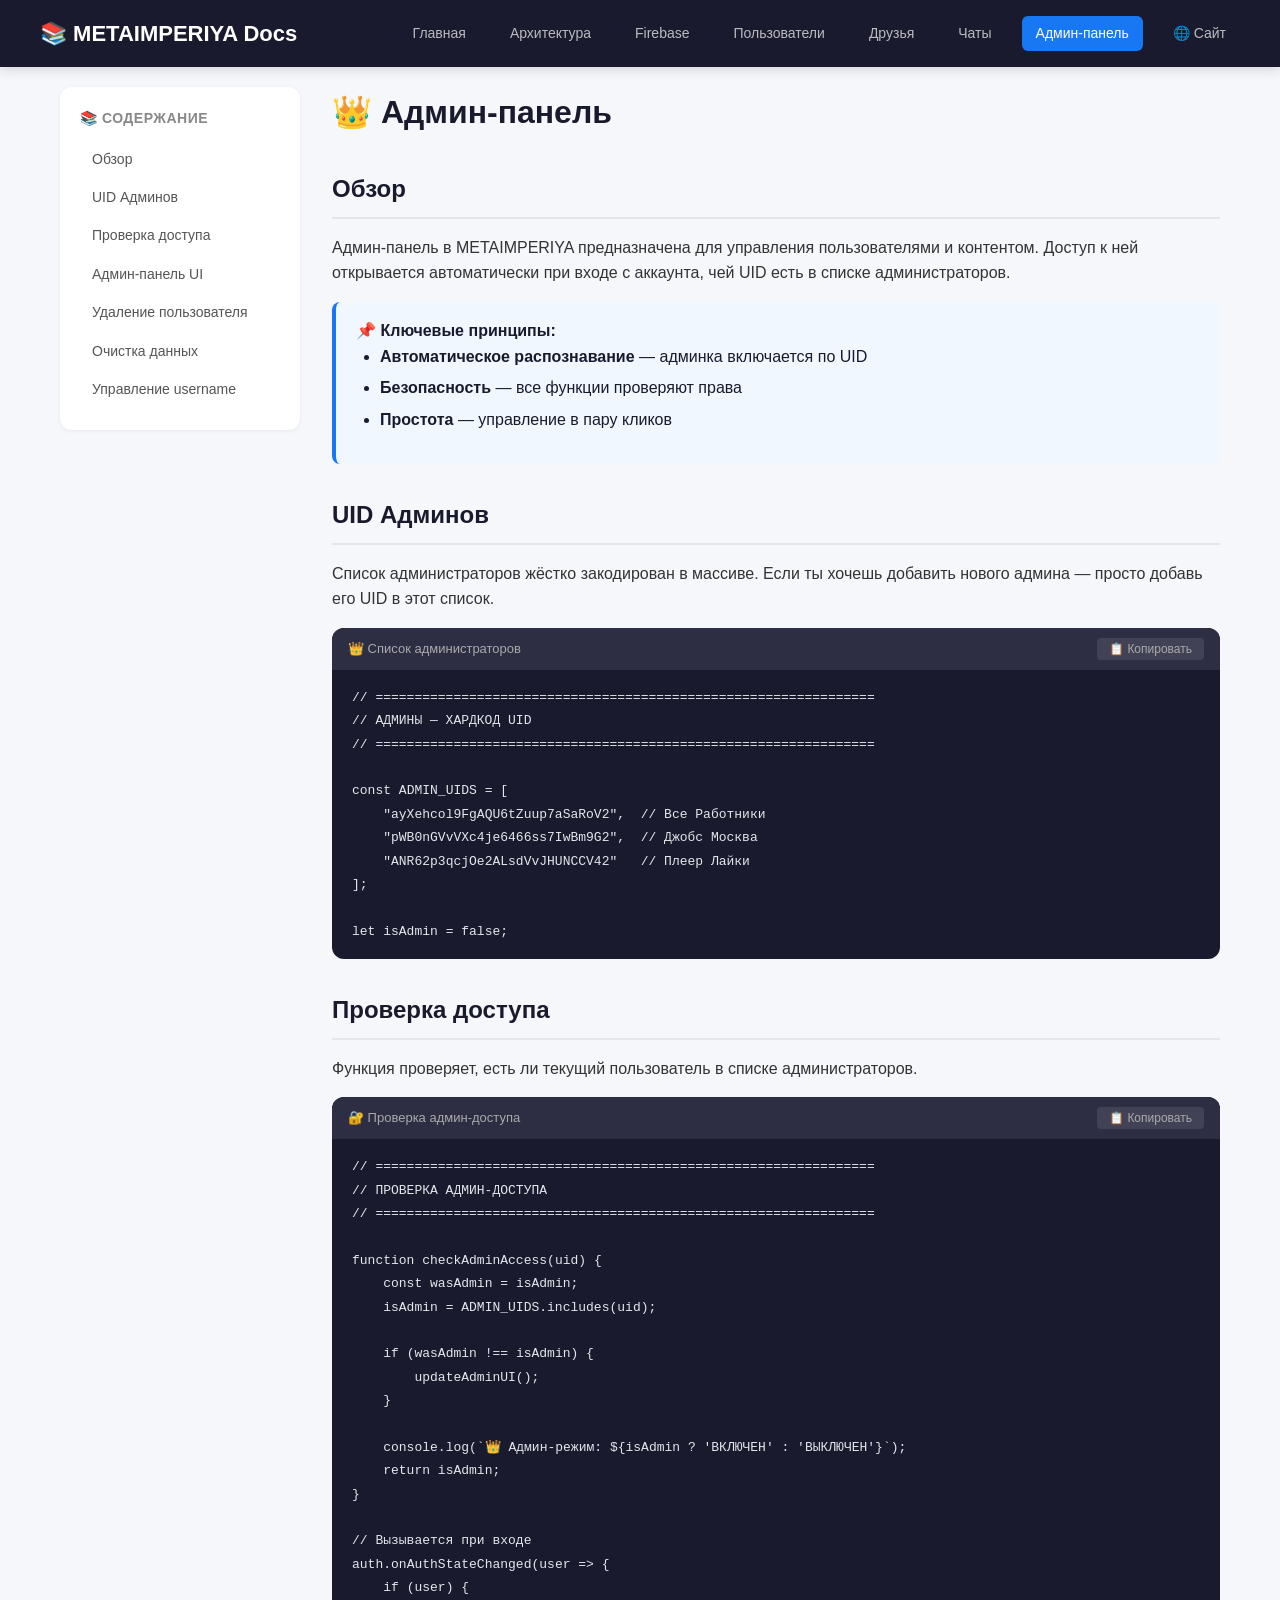
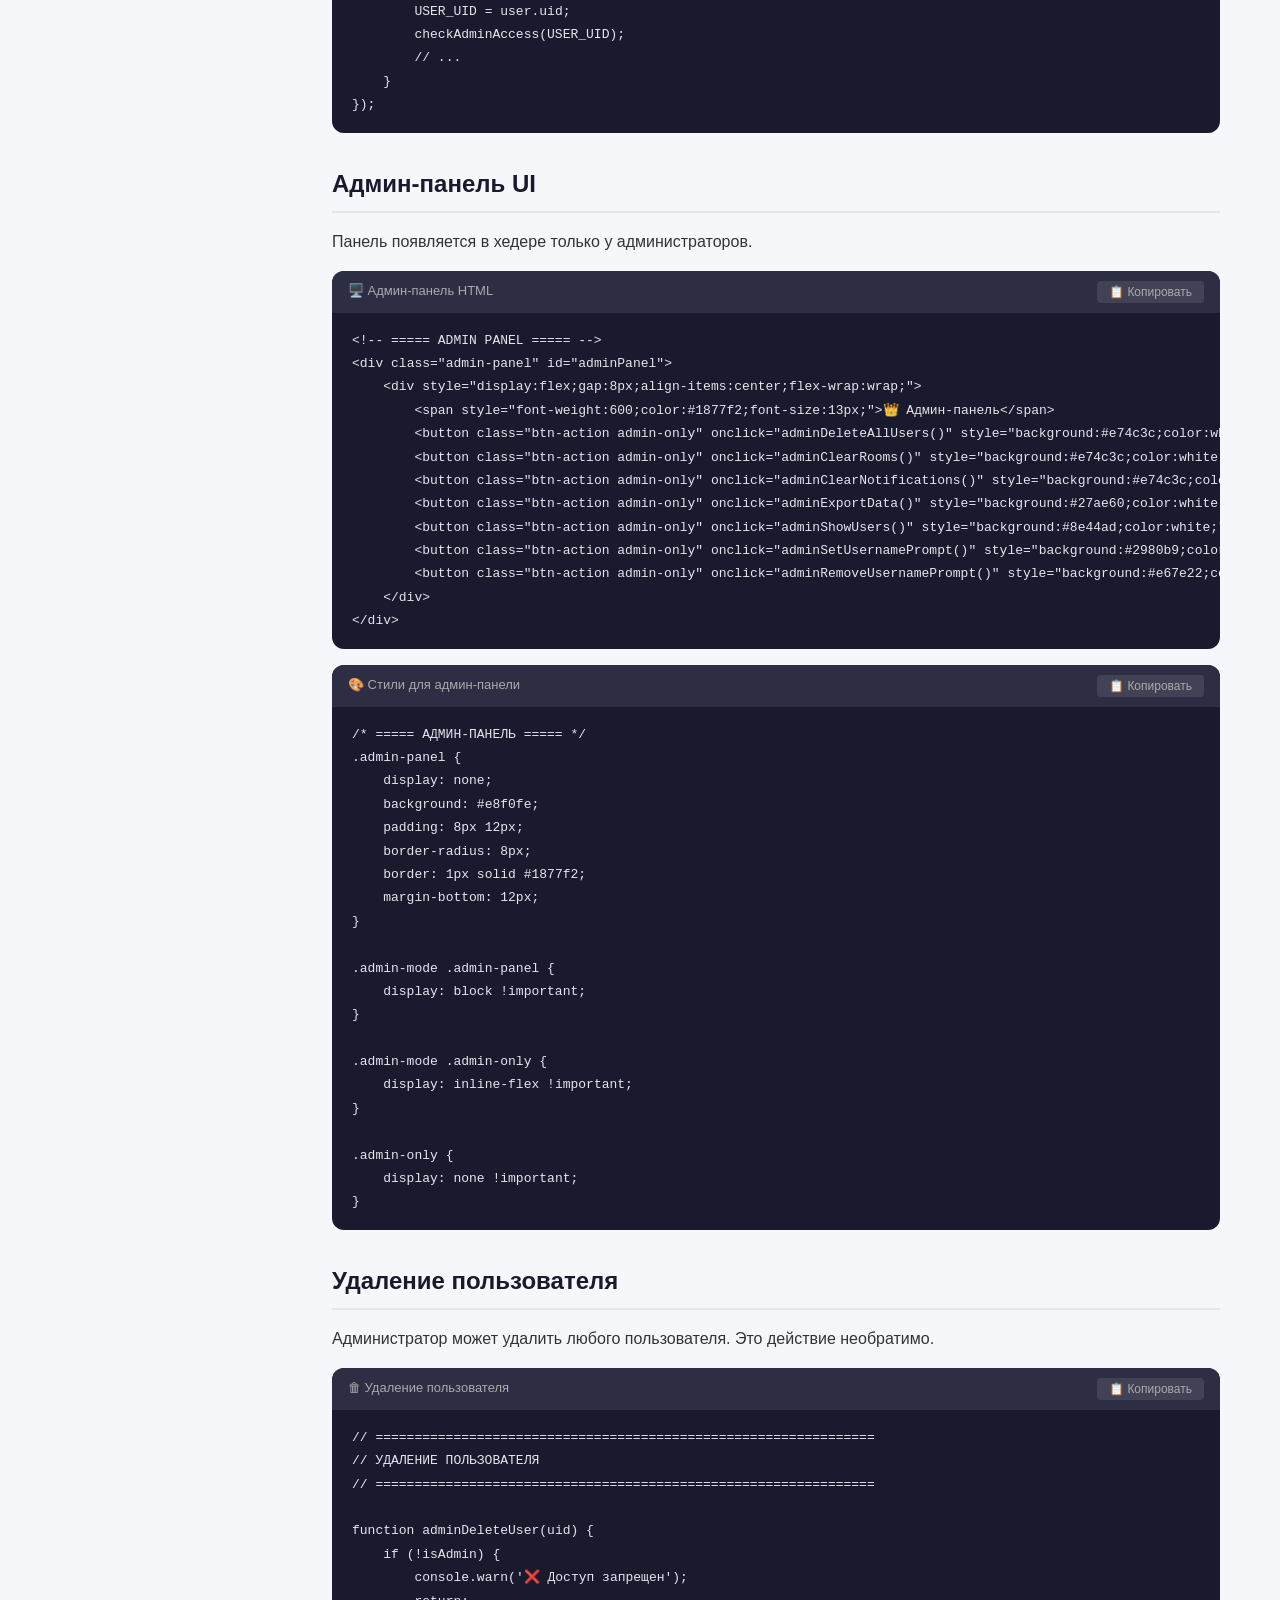
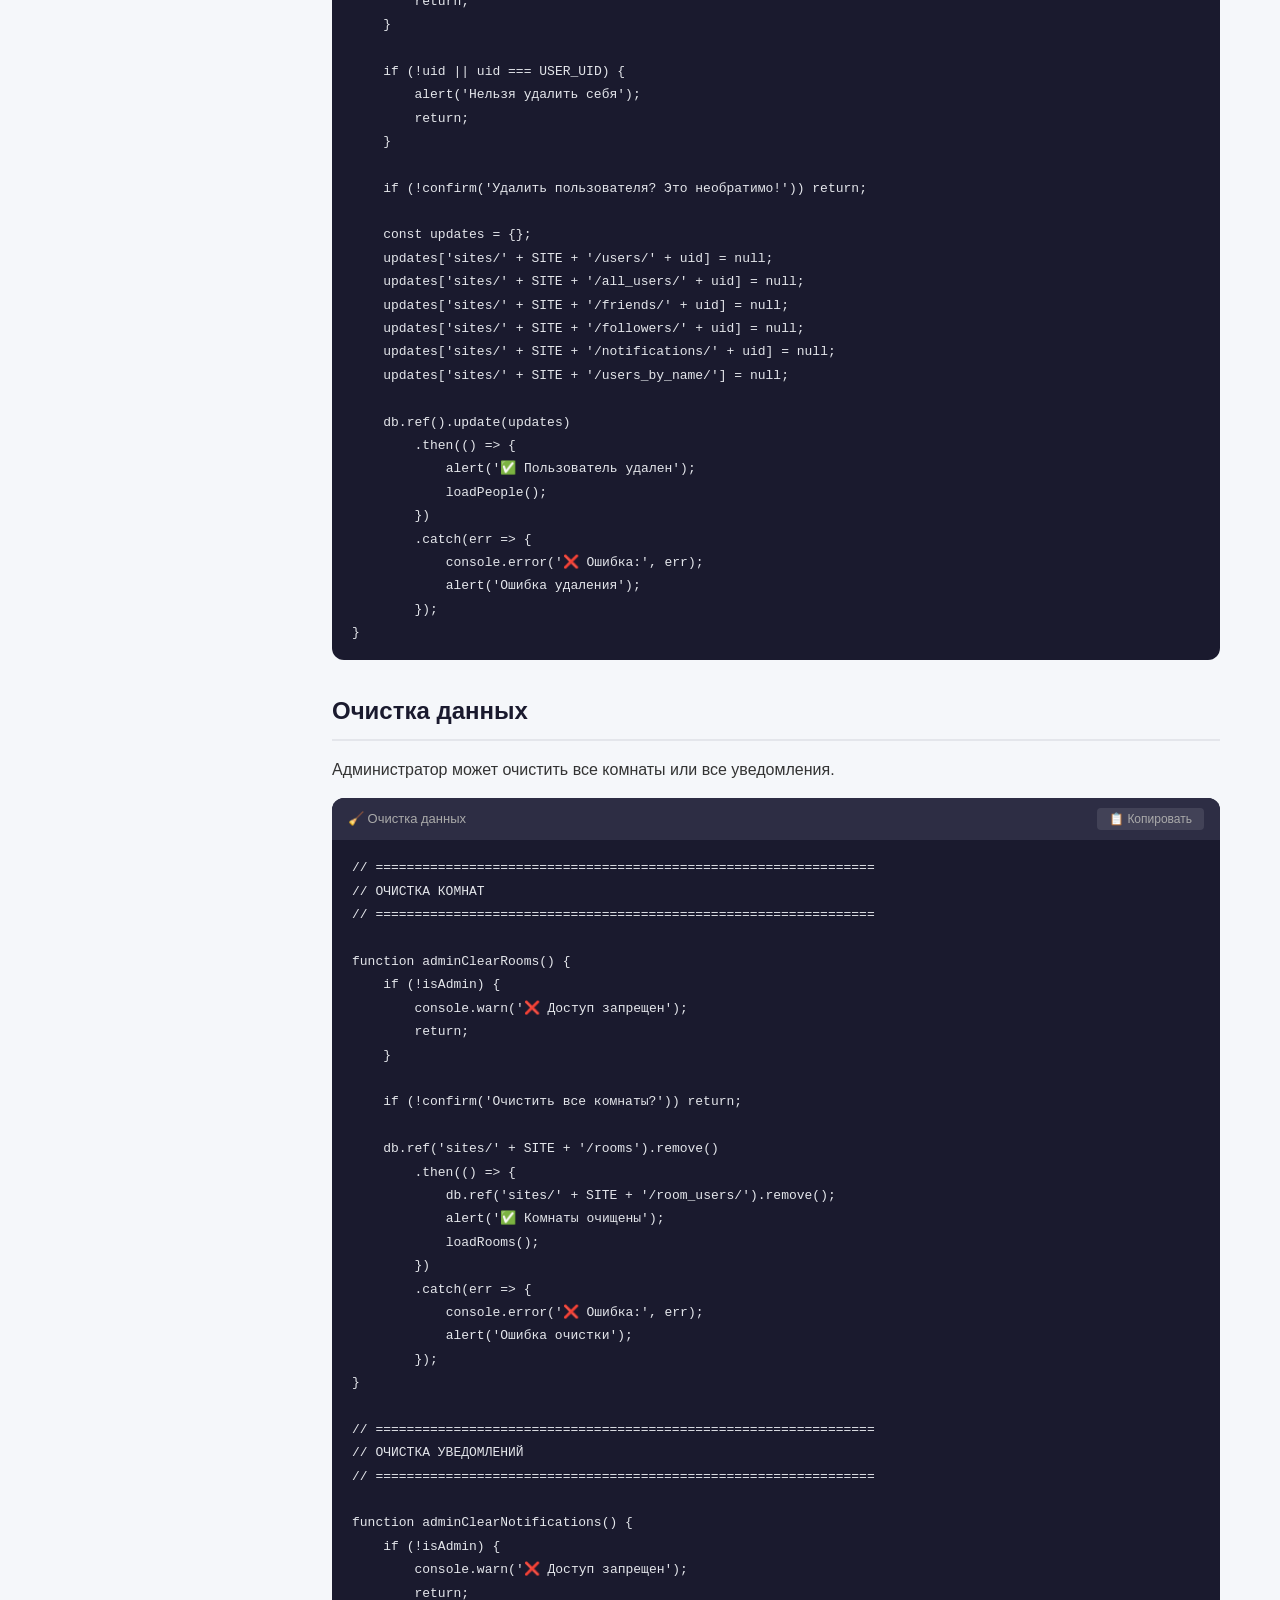
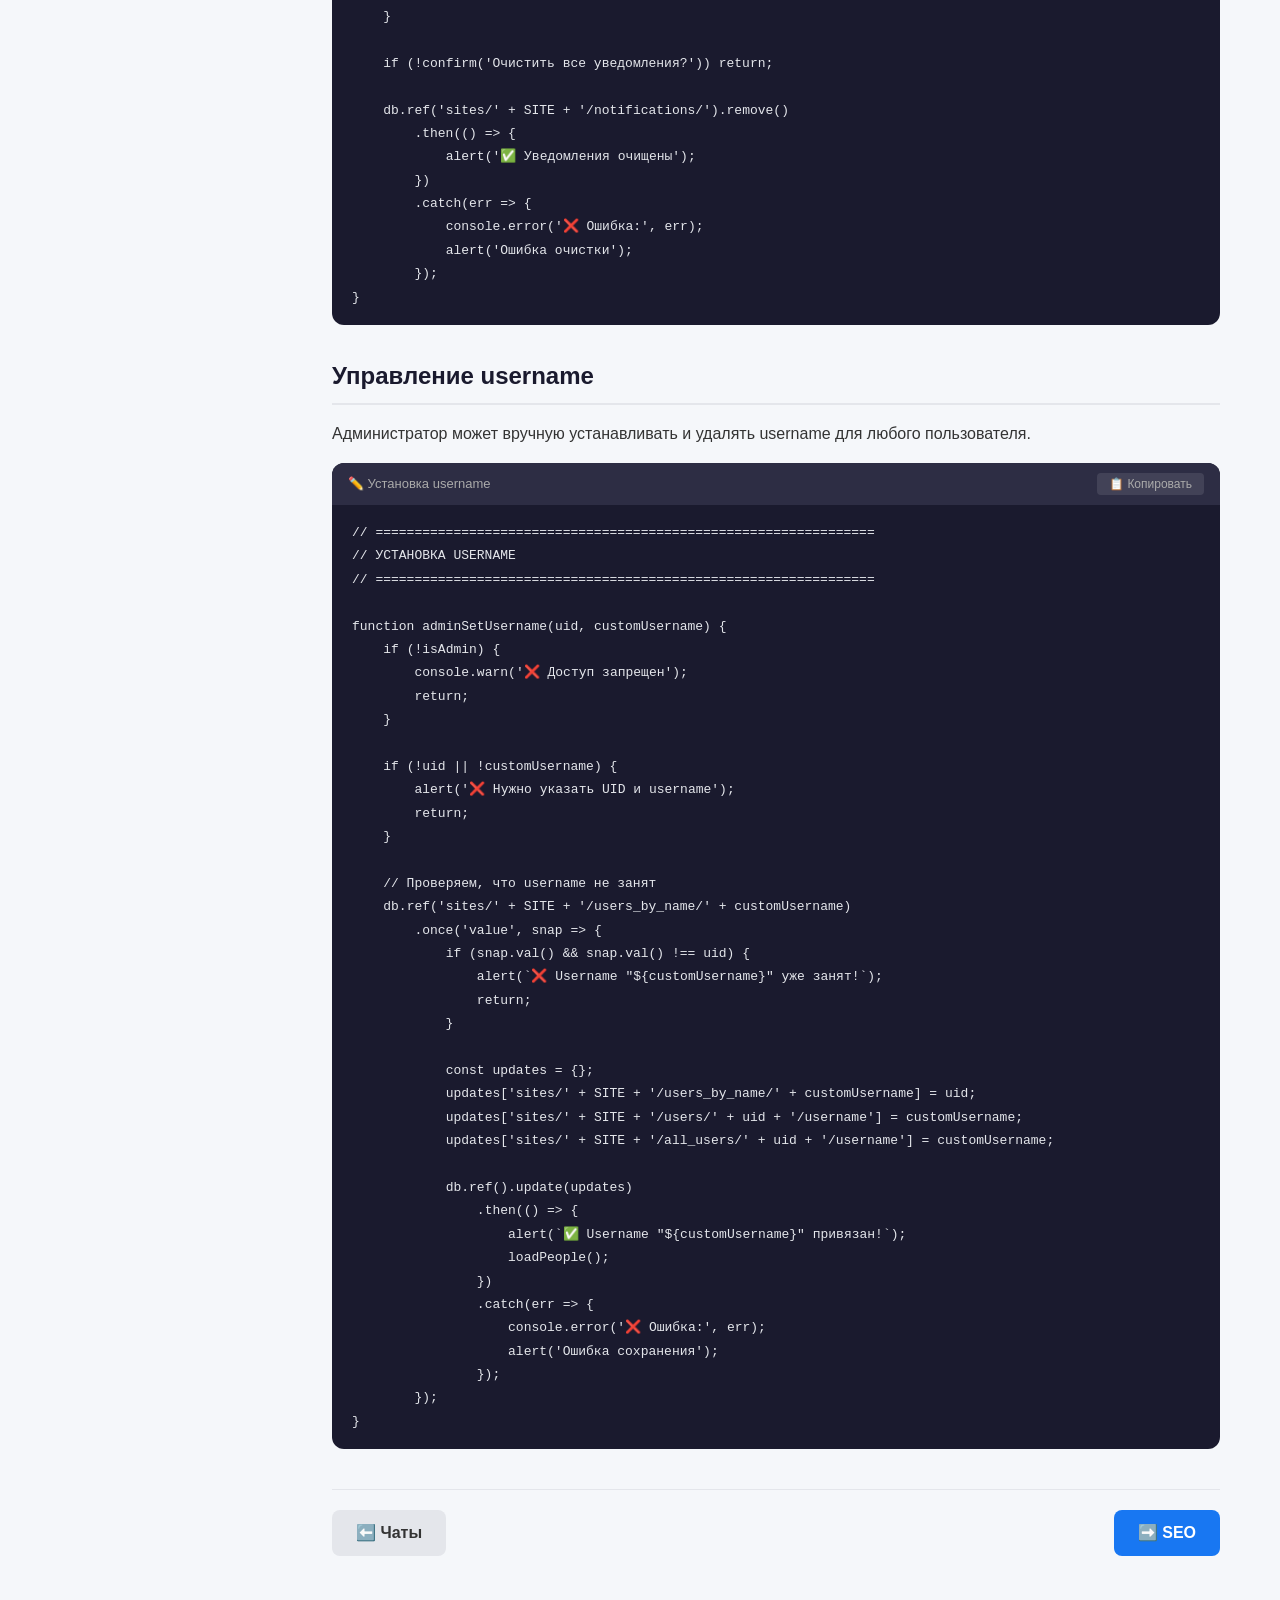
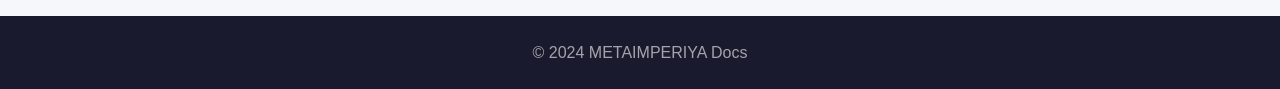
==== pages/admin-panel.html @ 029dd878 "Add admin panel HTML structure and content" ====
<!DOCTYPE html>
<html lang="ru">
<head>
    <meta charset="UTF-8">
    <meta name="viewport" content="width=device-width, initial-scale=1.0">
    <title>Админ-панель | METAIMPERIYA Docs</title>
    <link rel="stylesheet" href="../style.css">
</head>
<body>

<header class="docs-header">
    <div class="header-inner">
        <a href="/metaimperiya-docs/" class="logo">📚 METAIMPERIYA Docs</a>
        <nav class="header-nav">
            <a href="/metaimperiya-docs/">Главная</a>
            <a href="/metaimperiya-docs/pages/architecture.html">Архитектура</a>
            <a href="/metaimperiya-docs/pages/firebase-setup.html">Firebase</a>
            <a href="/metaimperiya-docs/pages/user-system.html">Пользователи</a>
            <a href="/metaimperiya-docs/pages/friends-system.html">Друзья</a>
            <a href="/metaimperiya-docs/pages/chat-system.html">Чаты</a>
            <a href="/metaimperiya-docs/pages/admin-panel.html" class="active">Админ-панель</a>
            <a href="https://metaimperiya.com" target="_blank">🌐 Сайт</a>
        </nav>
    </div>
</header>

<main class="docs-container">
    <aside class="sidebar">
        <h4>📚 Содержание</h4>
        <ul>
            <li><a href="#overview">Обзор</a></li>
            <li><a href="#admin-uids">UID Админов</a></li>
            <li><a href="#check-access">Проверка доступа</a></li>
            <li><a href="#admin-panel-ui">Админ-панель UI</a></li>
            <li><a href="#delete-user">Удаление пользователя</a></li>
            <li><a href="#clear-data">Очистка данных</a></li>
            <li><a href="#username-management">Управление username</a></li>
        </ul>
    </aside>

    <div class="docs-content">
        <h1>👑 Админ-панель</h1>

        <section id="overview">
            <h2>Обзор</h2>
            <p>Админ-панель в METAIMPERIYA предназначена для управления пользователями и контентом. Доступ к ней открывается автоматически при входе с аккаунта, чей UID есть в списке администраторов.</p>

            <div class="info-box">
                <strong>📌 Ключевые принципы:</strong>
                <ul>
                    <li><strong>Автоматическое распознавание</strong> — админка включается по UID</li>
                    <li><strong>Безопасность</strong> — все функции проверяют права</li>
                    <li><strong>Простота</strong> — управление в пару кликов</li>
                </ul>
            </div>
        </section>

        <section id="admin-uids">
            <h2>UID Админов</h2>
            <p>Список администраторов жёстко закодирован в массиве. Если ты хочешь добавить нового админа — просто добавь его UID в этот список.</p>

            <div class="code-block">
                <div class="code-header">
                    <span class="code-title">👑 Список администраторов</span>
                    <button class="copy-btn" onclick="copyCode(this)">📋 Копировать</button>
                </div>
                <pre><code><span class="comment">// ================================================================
// АДМИНЫ — ХАРДКОД UID
// ================================================================</span>

<span class="keyword">const</span> <span class="variable">ADMIN_UIDS</span> = [
    <span class="string">"ayXehcol9FgAQU6tZuup7aSaRoV2"</span>,  <span class="comment">// Все Работники</span>
    <span class="string">"pWB0nGVvVXc4je6466ss7IwBm9G2"</span>,  <span class="comment">// Джобс Москва</span>
    <span class="string">"ANR62p3qcjOe2ALsdVvJHUNCCV42"</span>   <span class="comment">// Плеер Лайки</span>
];

<span class="keyword">let</span> <span class="variable">isAdmin</span> = <span class="keyword">false</span>;</code></pre>
            </div>
        </section>

        <section id="check-access">
            <h2>Проверка доступа</h2>
            <p>Функция проверяет, есть ли текущий пользователь в списке администраторов.</p>

            <div class="code-block">
                <div class="code-header">
                    <span class="code-title">🔐 Проверка админ-доступа</span>
                    <button class="copy-btn" onclick="copyCode(this)">📋 Копировать</button>
                </div>
                <pre><code><span class="comment">// ================================================================
// ПРОВЕРКА АДМИН-ДОСТУПА
// ================================================================</span>

<span class="keyword">function</span> <span class="function">checkAdminAccess</span>(<span class="variable">uid</span>) {
    <span class="keyword">const</span> <span class="variable">wasAdmin</span> = <span class="variable">isAdmin</span>;
    <span class="variable">isAdmin</span> = <span class="variable">ADMIN_UIDS</span>.<span class="function">includes</span>(<span class="variable">uid</span>);
    
    <span class="keyword">if</span> (<span class="variable">wasAdmin</span> !== <span class="variable">isAdmin</span>) {
        <span class="function">updateAdminUI</span>();
    }
    
    <span class="function">console</span>.<span class="function">log</span>(<span class="string">`👑 Админ-режим: ${isAdmin ? 'ВКЛЮЧЕН' : 'ВЫКЛЮЧЕН'}`</span>);
    <span class="keyword">return</span> <span class="variable">isAdmin</span>;
}

<span class="comment">// Вызывается при входе</span>
<span class="variable">auth</span>.<span class="function">onAuthStateChanged</span>(<span class="variable">user</span> => {
    <span class="keyword">if</span> (<span class="variable">user</span>) {
        <span class="variable">USER_UID</span> = <span class="variable">user</span>.<span class="variable">uid</span>;
        <span class="function">checkAdminAccess</span>(<span class="variable">USER_UID</span>);
        <span class="comment">// ...</span>
    }
});</code></pre>
            </div>
        </section>

        <section id="admin-panel-ui">
            <h2>Админ-панель UI</h2>
            <p>Панель появляется в хедере только у администраторов.</p>

            <div class="code-block">
                <div class="code-header">
                    <span class="code-title">🖥️ Админ-панель HTML</span>
                    <button class="copy-btn" onclick="copyCode(this)">📋 Копировать</button>
                </div>
                <pre><code><span class="comment">&lt;!-- ===== ADMIN PANEL ===== --&gt;</span>
&lt;<span class="keyword">div</span> <span class="variable">class</span>=<span class="string">"admin-panel"</span> <span class="variable">id</span>=<span class="string">"adminPanel"</span>&gt;
    &lt;<span class="keyword">div</span> <span class="variable">style</span>=<span class="string">"display:flex;gap:8px;align-items:center;flex-wrap:wrap;"</span>&gt;
        &lt;<span class="keyword">span</span> <span class="variable">style</span>=<span class="string">"font-weight:600;color:#1877f2;font-size:13px;"</span>&gt;👑 Админ-панель&lt;/<span class="keyword">span</span>&gt;
        &lt;<span class="keyword">button</span> <span class="variable">class</span>=<span class="string">"btn-action admin-only"</span> <span class="variable">onclick</span>=<span class="string">"adminDeleteAllUsers()"</span> <span class="variable">style</span>=<span class="string">"background:#e74c3c;color:white;"</span>&gt;🗑 Удалить всех&lt;/<span class="keyword">button</span>&gt;
        &lt;<span class="keyword">button</span> <span class="variable">class</span>=<span class="string">"btn-action admin-only"</span> <span class="variable">onclick</span>=<span class="string">"adminClearRooms()"</span> <span class="variable">style</span>=<span class="string">"background:#e74c3c;color:white;"</span>&gt;🧹 Очистить комнаты&lt;/<span class="keyword">button</span>&gt;
        &lt;<span class="keyword">button</span> <span class="variable">class</span>=<span class="string">"btn-action admin-only"</span> <span class="variable">onclick</span>=<span class="string">"adminClearNotifications()"</span> <span class="variable">style</span>=<span class="string">"background:#e74c3c;color:white;"</span>&gt;🔔 Очистить уведомления&lt;/<span class="keyword">button</span>&gt;
        &lt;<span class="keyword">button</span> <span class="variable">class</span>=<span class="string">"btn-action admin-only"</span> <span class="variable">onclick</span>=<span class="string">"adminExportData()"</span> <span class="variable">style</span>=<span class="string">"background:#27ae60;color:white;"</span>&gt;📤 Экспорт&lt;/<span class="keyword">button</span>&gt;
        &lt;<span class="keyword">button</span> <span class="variable">class</span>=<span class="string">"btn-action admin-only"</span> <span class="variable">onclick</span>=<span class="string">"adminShowUsers()"</span> <span class="variable">style</span>=<span class="string">"background:#8e44ad;color:white;"</span>&gt;👥 Список пользователей&lt;/<span class="keyword">button</span>&gt;
        &lt;<span class="keyword">button</span> <span class="variable">class</span>=<span class="string">"btn-action admin-only"</span> <span class="variable">onclick</span>=<span class="string">"adminSetUsernamePrompt()"</span> <span class="variable">style</span>=<span class="string">"background:#2980b9;color:white;"</span>&gt;✏️ Установить username&lt;/<span class="keyword">button</span>&gt;
        &lt;<span class="keyword">button</span> <span class="variable">class</span>=<span class="string">"btn-action admin-only"</span> <span class="variable">onclick</span>=<span class="string">"adminRemoveUsernamePrompt()"</span> <span class="variable">style</span>=<span class="string">"background:#e67e22;color:white;"</span>&gt;🗑 Удалить username&lt;/<span class="keyword">button</span>&gt;
    &lt;/<span class="keyword">div</span>&gt;
&lt;/<span class="keyword">div</span>&gt;</code></pre>
            </div>

            <div class="code-block">
                <div class="code-header">
                    <span class="code-title">🎨 Стили для админ-панели</span>
                    <button class="copy-btn" onclick="copyCode(this)">📋 Копировать</button>
                </div>
                <pre><code><span class="comment">/* ===== АДМИН-ПАНЕЛЬ ===== */</span>
<span class="variable">.admin-panel</span> {
    <span class="variable">display</span>: <span class="keyword">none</span>;
    <span class="variable">background</span>: <span class="string">#e8f0fe</span>;
    <span class="variable">padding</span>: <span class="number">8px</span> <span class="number">12px</span>;
    <span class="variable">border-radius</span>: <span class="number">8px</span>;
    <span class="variable">border</span>: <span class="number">1px</span> <span class="keyword">solid</span> <span class="string">#1877f2</span>;
    <span class="variable">margin-bottom</span>: <span class="number">12px</span>;
}

<span class="variable">.admin-mode</span> <span class="variable">.admin-panel</span> {
    <span class="variable">display</span>: <span class="keyword">block</span> <span class="variable">!important</span>;
}

<span class="variable">.admin-mode</span> <span class="variable">.admin-only</span> {
    <span class="variable">display</span>: <span class="keyword">inline-flex</span> <span class="variable">!important</span>;
}

<span class="variable">.admin-only</span> {
    <span class="variable">display</span>: <span class="keyword">none</span> <span class="variable">!important</span>;
}</code></pre>
            </div>
        </section>

        <section id="delete-user">
            <h2>Удаление пользователя</h2>
            <p>Администратор может удалить любого пользователя. Это действие необратимо.</p>

            <div class="code-block">
                <div class="code-header">
                    <span class="code-title">🗑 Удаление пользователя</span>
                    <button class="copy-btn" onclick="copyCode(this)">📋 Копировать</button>
                </div>
                <pre><code><span class="comment">// ================================================================
// УДАЛЕНИЕ ПОЛЬЗОВАТЕЛЯ
// ================================================================</span>

<span class="keyword">function</span> <span class="function">adminDeleteUser</span>(<span class="variable">uid</span>) {
    <span class="keyword">if</span> (!<span class="variable">isAdmin</span>) {
        <span class="function">console</span>.<span class="function">warn</span>(<span class="string">'❌ Доступ запрещен'</span>);
        <span class="keyword">return</span>;
    }
    
    <span class="keyword">if</span> (!<span class="variable">uid</span> || <span class="variable">uid</span> === <span class="variable">USER_UID</span>) {
        <span class="function">alert</span>(<span class="string">'Нельзя удалить себя'</span>);
        <span class="keyword">return</span>;
    }
    
    <span class="keyword">if</span> (!<span class="function">confirm</span>(<span class="string">'Удалить пользователя? Это необратимо!'</span>)) <span class="keyword">return</span>;
    
    <span class="keyword">const</span> <span class="variable">updates</span> = {};
    <span class="variable">updates</span>[<span class="string">'sites/'</span> + <span class="variable">SITE</span> + <span class="string">'/users/'</span> + <span class="variable">uid</span>] = <span class="keyword">null</span>;
    <span class="variable">updates</span>[<span class="string">'sites/'</span> + <span class="variable">SITE</span> + <span class="string">'/all_users/'</span> + <span class="variable">uid</span>] = <span class="keyword">null</span>;
    <span class="variable">updates</span>[<span class="string">'sites/'</span> + <span class="variable">SITE</span> + <span class="string">'/friends/'</span> + <span class="variable">uid</span>] = <span class="keyword">null</span>;
    <span class="variable">updates</span>[<span class="string">'sites/'</span> + <span class="variable">SITE</span> + <span class="string">'/followers/'</span> + <span class="variable">uid</span>] = <span class="keyword">null</span>;
    <span class="variable">updates</span>[<span class="string">'sites/'</span> + <span class="variable">SITE</span> + <span class="string">'/notifications/'</span> + <span class="variable">uid</span>] = <span class="keyword">null</span>;
    <span class="variable">updates</span>[<span class="string">'sites/'</span> + <span class="variable">SITE</span> + <span class="string">'/users_by_name/'</span>] = <span class="keyword">null</span>;
    
    <span class="variable">db</span>.<span class="function">ref</span>().<span class="function">update</span>(<span class="variable">updates</span>)
        .<span class="function">then</span>(() => {
            <span class="function">alert</span>(<span class="string">'✅ Пользователь удален'</span>);
            <span class="function">loadPeople</span>();
        })
        .<span class="function">catch</span>(<span class="variable">err</span> => {
            <span class="function">console</span>.<span class="function">error</span>(<span class="string">'❌ Ошибка:'</span>, <span class="variable">err</span>);
            <span class="function">alert</span>(<span class="string">'Ошибка удаления'</span>);
        });
}</code></pre>
            </div>
        </section>

        <section id="clear-data">
            <h2>Очистка данных</h2>
            <p>Администратор может очистить все комнаты или все уведомления.</p>

            <div class="code-block">
                <div class="code-header">
                    <span class="code-title">🧹 Очистка данных</span>
                    <button class="copy-btn" onclick="copyCode(this)">📋 Копировать</button>
                </div>
                <pre><code><span class="comment">// ================================================================
// ОЧИСТКА КОМНАТ
// ================================================================</span>

<span class="keyword">function</span> <span class="function">adminClearRooms</span>() {
    <span class="keyword">if</span> (!<span class="variable">isAdmin</span>) {
        <span class="function">console</span>.<span class="function">warn</span>(<span class="string">'❌ Доступ запрещен'</span>);
        <span class="keyword">return</span>;
    }
    
    <span class="keyword">if</span> (!<span class="function">confirm</span>(<span class="string">'Очистить все комнаты?'</span>)) <span class="keyword">return</span>;
    
    <span class="variable">db</span>.<span class="function">ref</span>(<span class="string">'sites/'</span> + <span class="variable">SITE</span> + <span class="string">'/rooms'</span>).<span class="function">remove</span>()
        .<span class="function">then</span>(() => {
            <span class="variable">db</span>.<span class="function">ref</span>(<span class="string">'sites/'</span> + <span class="variable">SITE</span> + <span class="string">'/room_users/'</span>).<span class="function">remove</span>();
            <span class="function">alert</span>(<span class="string">'✅ Комнаты очищены'</span>);
            <span class="function">loadRooms</span>();
        })
        .<span class="function">catch</span>(<span class="variable">err</span> => {
            <span class="function">console</span>.<span class="function">error</span>(<span class="string">'❌ Ошибка:'</span>, <span class="variable">err</span>);
            <span class="function">alert</span>(<span class="string">'Ошибка очистки'</span>);
        });
}

<span class="comment">// ================================================================
// ОЧИСТКА УВЕДОМЛЕНИЙ
// ================================================================</span>

<span class="keyword">function</span> <span class="function">adminClearNotifications</span>() {
    <span class="keyword">if</span> (!<span class="variable">isAdmin</span>) {
        <span class="function">console</span>.<span class="function">warn</span>(<span class="string">'❌ Доступ запрещен'</span>);
        <span class="keyword">return</span>;
    }
    
    <span class="keyword">if</span> (!<span class="function">confirm</span>(<span class="string">'Очистить все уведомления?'</span>)) <span class="keyword">return</span>;
    
    <span class="variable">db</span>.<span class="function">ref</span>(<span class="string">'sites/'</span> + <span class="variable">SITE</span> + <span class="string">'/notifications/'</span>).<span class="function">remove</span>()
        .<span class="function">then</span>(() => {
            <span class="function">alert</span>(<span class="string">'✅ Уведомления очищены'</span>);
        })
        .<span class="function">catch</span>(<span class="variable">err</span> => {
            <span class="function">console</span>.<span class="function">error</span>(<span class="string">'❌ Ошибка:'</span>, <span class="variable">err</span>);
            <span class="function">alert</span>(<span class="string">'Ошибка очистки'</span>);
        });
}</code></pre>
            </div>
        </section>

        <section id="username-management">
            <h2>Управление username</h2>
            <p>Администратор может вручную устанавливать и удалять username для любого пользователя.</p>

            <div class="code-block">
                <div class="code-header">
                    <span class="code-title">✏️ Установка username</span>
                    <button class="copy-btn" onclick="copyCode(this)">📋 Копировать</button>
                </div>
                <pre><code><span class="comment">// ================================================================
// УСТАНОВКА USERNAME
// ================================================================</span>

<span class="keyword">function</span> <span class="function">adminSetUsername</span>(<span class="variable">uid</span>, <span class="variable">customUsername</span>) {
    <span class="keyword">if</span> (!<span class="variable">isAdmin</span>) {
        <span class="function">console</span>.<span class="function">warn</span>(<span class="string">'❌ Доступ запрещен'</span>);
        <span class="keyword">return</span>;
    }
    
    <span class="keyword">if</span> (!<span class="variable">uid</span> || !<span class="variable">customUsername</span>) {
        <span class="function">alert</span>(<span class="string">'❌ Нужно указать UID и username'</span>);
        <span class="keyword">return</span>;
    }
    
    <span class="comment">// Проверяем, что username не занят</span>
    <span class="variable">db</span>.<span class="function">ref</span>(<span class="string">'sites/'</span> + <span class="variable">SITE</span> + <span class="string">'/users_by_name/'</span> + <span class="variable">customUsername</span>)
        .<span class="function">once</span>(<span class="string">'value'</span>, <span class="variable">snap</span> => {
            <span class="keyword">if</span> (<span class="variable">snap</span>.<span class="function">val</span>() && <span class="variable">snap</span>.<span class="function">val</span>() !== <span class="variable">uid</span>) {
                <span class="function">alert</span>(<span class="string">`❌ Username "${customUsername}" уже занят!`</span>);
                <span class="keyword">return</span>;
            }
            
            <span class="keyword">const</span> <span class="variable">updates</span> = {};
            <span class="variable">updates</span>[<span class="string">'sites/'</span> + <span class="variable">SITE</span> + <span class="string">'/users_by_name/'</span> + <span class="variable">customUsername</span>] = <span class="variable">uid</span>;
            <span class="variable">updates</span>[<span class="string">'sites/'</span> + <span class="variable">SITE</span> + <span class="string">'/users/'</span> + <span class="variable">uid</span> + <span class="string">'/username'</span>] = <span class="variable">customUsername</span>;
            <span class="variable">updates</span>[<span class="string">'sites/'</span> + <span class="variable">SITE</span> + <span class="string">'/all_users/'</span> + <span class="variable">uid</span> + <span class="string">'/username'</span>] = <span class="variable">customUsername</span>;
            
            <span class="variable">db</span>.<span class="function">ref</span>().<span class="function">update</span>(<span class="variable">updates</span>)
                .<span class="function">then</span>(() => {
                    <span class="function">alert</span>(<span class="string">`✅ Username "${customUsername}" привязан!`</span>);
                    <span class="function">loadPeople</span>();
                })
                .<span class="function">catch</span>(<span class="variable">err</span> => {
                    <span class="function">console</span>.<span class="function">error</span>(<span class="string">'❌ Ошибка:'</span>, <span class="variable">err</span>);
                    <span class="function">alert</span>(<span class="string">'Ошибка сохранения'</span>);
                });
        });
}</code></pre>
            </div>
        </section>

        <div class="nav-links">
            <a href="/metaimperiya-docs/pages/chat-system.html" class="prev-link">⬅️ Чаты</a>
            <a href="/metaimperiya-docs/pages/seo-optimization.html" class="next-link">➡️ SEO</a>
        </div>
    </div>
</main>

<footer class="docs-footer">
    <p>© 2024 METAIMPERIYA Docs</p>
</footer>

<script src="../script.js"></script>
</body>
</html>
---- style.css ----
/* ===== ОСНОВНЫЕ СТИЛИ ===== */
* { margin: 0; padding: 0; box-sizing: border-box; }
body {
    background: #f5f7fa;
    font-family: -apple-system, BlinkMacSystemFont, 'Segoe UI', Roboto, sans-serif;
    color: #1a1a2e;
    line-height: 1.6;
}

/* ===== HEADER ===== */
.docs-header {
    background: #1a1a2e;
    color: white;
    padding: 16px 32px;
    position: sticky;
    top: 0;
    z-index: 100;
    box-shadow: 0 2px 12px rgba(0,0,0,0.15);
}
.header-inner {
    max-width: 1200px;
    margin: 0 auto;
    display: flex;
    justify-content: space-between;
    align-items: center;
    flex-wrap: wrap;
    gap: 12px;
}
.logo {
    font-size: 22px;
    font-weight: 700;
    color: white;
    text-decoration: none;
}
.logo:hover { opacity: 0.8; }
.header-nav {
    display: flex;
    gap: 16px;
    flex-wrap: wrap;
}
.header-nav a {
    color: rgba(255,255,255,0.7);
    text-decoration: none;
    padding: 6px 14px;
    border-radius: 6px;
    transition: 0.2s;
    font-size: 14px;
}
.header-nav a:hover { background: rgba(255,255,255,0.1); color: white; }
.header-nav a.active {
    background: #1877f2;
    color: white;
}

/* ===== HERO ===== */
.hero {
    background: linear-gradient(135deg, #1a1a2e 0%, #16213e 50%, #0f3460 100%);
    color: white;
    padding: 60px 32px;
    text-align: center;
}
.hero h1 { font-size: 42px; margin-bottom: 12px; }
.hero p { font-size: 18px; opacity: 0.8; max-width: 600px; margin: 0 auto; }
.hero-badges {
    display: flex;
    gap: 10px;
    justify-content: center;
    flex-wrap: wrap;
    margin-top: 20px;
}
.badge {
    background: rgba(255,255,255,0.12);
    padding: 6px 16px;
    border-radius: 20px;
    font-size: 13px;
    backdrop-filter: blur(4px);
}

/* ===== QUICK NAV ===== */
.quick-nav {
    max-width: 1200px;
    margin: -30px auto 40px;
    padding: 0 20px;
}
.nav-grid {
    display: grid;
    grid-template-columns: repeat(auto-fit, minmax(200px, 1fr));
    gap: 16px;
}
.nav-card {
    background: white;
    border-radius: 12px;
    padding: 24px 20px;
    text-align: center;
    text-decoration: none;
    color: #1a1a2e;
    transition: 0.3s;
    box-shadow: 0 4px 12px rgba(0,0,0,0.06);
}
.nav-card:hover {
    transform: translateY(-4px);
    box-shadow: 0 8px 24px rgba(0,0,0,0.12);
}
.nav-card .icon { font-size: 32px; }
.nav-card h3 { font-size: 16px; margin: 8px 0 4px; }
.nav-card p { font-size: 13px; color: #888; }

/* ===== CONTENT ===== */
.docs-container {
    max-width: 1200px;
    margin: 0 auto;
    padding: 20px;
    display: flex;
    gap: 32px;
}
.sidebar {
    width: 240px;
    flex-shrink: 0;
    position: sticky;
    top: 80px;
    height: fit-content;
    background: white;
    border-radius: 12px;
    padding: 20px;
    box-shadow: 0 1px 4px rgba(0,0,0,0.06);
}
.sidebar h4 {
    font-size: 14px;
    text-transform: uppercase;
    letter-spacing: 0.5px;
    color: #888;
    margin-bottom: 12px;
}
.sidebar ul {
    list-style: none;
}
.sidebar ul li {
    margin-bottom: 4px;
}
.sidebar ul li a {
    display: block;
    padding: 6px 12px;
    border-radius: 6px;
    color: #555;
    text-decoration: none;
    font-size: 14px;
    transition: 0.15s;
}
.sidebar ul li a:hover {
    background: #f0f2f5;
    color: #1877f2;
}
.docs-content {
    flex: 1;
    min-width: 0;
}
.docs-content h1 {
    font-size: 32px;
    margin-bottom: 24px;
}
.docs-content h2 {
    font-size: 24px;
    margin: 32px 0 16px;
    padding-bottom: 8px;
    border-bottom: 2px solid #e4e6eb;
}
.docs-content h3 {
    font-size: 18px;
    margin: 24px 0 12px;
}
.docs-content p {
    margin-bottom: 12px;
    color: #333;
}
.docs-content ul {
    padding-left: 24px;
    margin-bottom: 16px;
}
.docs-content ul li { margin-bottom: 6px; }

/* ===== INFO BOXES ===== */
.info-box {
    background: #f0f7ff;
    border-left: 4px solid #1877f2;
    padding: 16px 20px;
    border-radius: 8px;
    margin: 16px 0;
}
.info-box.warning {
    background: #fff8e6;
    border-left-color: #f39c12;
}
.info-box.danger {
    background: #fff0ee;
    border-left-color: #e74c3c;
}
.info-box.success {
    background: #e8f8ef;
    border-left-color: #27ae60;
}

/* ===== CODE BLOCKS ===== */
.code-block {
    background: #1a1a2e;
    border-radius: 12px;
    overflow: hidden;
    margin: 16px 0;
}
.code-header {
    background: #2d2d44;
    padding: 10px 16px;
    display: flex;
    justify-content: space-between;
    align-items: center;
    color: #aaa;
    font-size: 13px;
}
.code-title { font-weight: 500; }
.copy-btn {
    background: rgba(255,255,255,0.1);
    border: none;
    color: #aaa;
    padding: 4px 12px;
    border-radius: 4px;
    cursor: pointer;
    font-size: 12px;
    transition: 0.2s;
}
.copy-btn:hover { background: rgba(255,255,255,0.2); color: white; }
.code-block pre {
    padding: 16px 20px;
    margin: 0;
    overflow-x: auto;
}
.code-block code {
    font-family: 'JetBrains Mono', 'Consolas', monospace;
    font-size: 13px;
    line-height: 1.8;
    color: #e4e6eb;
}

/* ===== FLOW DIAGRAM ===== */
.flow-diagram {
    background: white;
    border-radius: 12px;
    padding: 24px;
    text-align: center;
    border: 1px solid #e4e6eb;
}
.flow-step {
    display: inline-block;
    background: #1877f2;
    color: white;
    padding: 8px 24px;
    border-radius: 8px;
    font-weight: 600;
    margin: 4px;
}
.flow-arrow {
    color: #888;
    font-size: 24px;
    display: block;
}

/* ===== COMPONENT GRID ===== */
.component-grid {
    display: grid;
    grid-template-columns: repeat(auto-fit, minmax(200px, 1fr));
    gap: 12px;
    margin-top: 12px;
}
.component-card {
    background: white;
    border: 1px solid #e4e6eb;
    border-radius: 8px;
    padding: 16px;
}
.component-card h4 { font-size: 15px; margin-bottom: 4px; }
.component-card p { font-size: 13px; color: #666; margin: 0; }
.component-card .tag {
    display: inline-block;
    background: #e8f0fe;
    color: #1877f2;
    padding: 2px 10px;
    border-radius: 4px;
    font-size: 11px;
    margin-top: 8px;
    font-family: monospace;
}

/* ===== NAV LINKS ===== */
.nav-links {
    display: flex;
    justify-content: space-between;
    margin-top: 40px;
    padding-top: 20px;
    border-top: 1px solid #e4e6eb;
}
.next-link {
    display: inline-flex;
    align-items: center;
    gap: 8px;
    padding: 10px 24px;
    background: #1877f2;
    color: white;
    text-decoration: none;
    border-radius: 8px;
    font-weight: 600;
    transition: 0.2s;
}
.next-link:hover { background: #4a9eff; transform: translateX(4px); }
.prev-link {
    display: inline-flex;
    align-items: center;
    gap: 8px;
    padding: 10px 24px;
    background: #e4e6eb;
    color: #333;
    text-decoration: none;
    border-radius: 8px;
    font-weight: 600;
    transition: 0.2s;
}
.prev-link:hover { background: #d8dadf; transform: translateX(-4px); }

/* ===== FOOTER ===== */
.docs-footer {
    background: #1a1a2e;
    color: rgba(255,255,255,0.6);
    padding: 24px 32px;
    text-align: center;
    margin-top: 40px;
}
.docs-footer a {
    color: rgba(255,255,255,0.8);
    text-decoration: none;
}
.docs-footer a:hover { color: white; }

/* ===== RESPONSIVE ===== */
@media (max-width: 768px) {
    .docs-container { flex-direction: column; }
    .sidebar {
        width: 100%;
        position: static;
    }
    .hero h1 { font-size: 28px; }
    .header-inner { flex-direction: column; align-items: stretch; }
    .header-nav { justify-content: center; }
    .nav-grid { grid-template-columns: 1fr 1fr; }
    .nav-links { flex-direction: column; gap: 12px; }
}

@media (max-width: 480px) {
    .nav-grid { grid-template-columns: 1fr; }
    .hero { padding: 40px 16px; }
    .docs-header { padding: 12px 16px; }
    .code-block pre { padding: 12px 16px; font-size: 12px; }
}
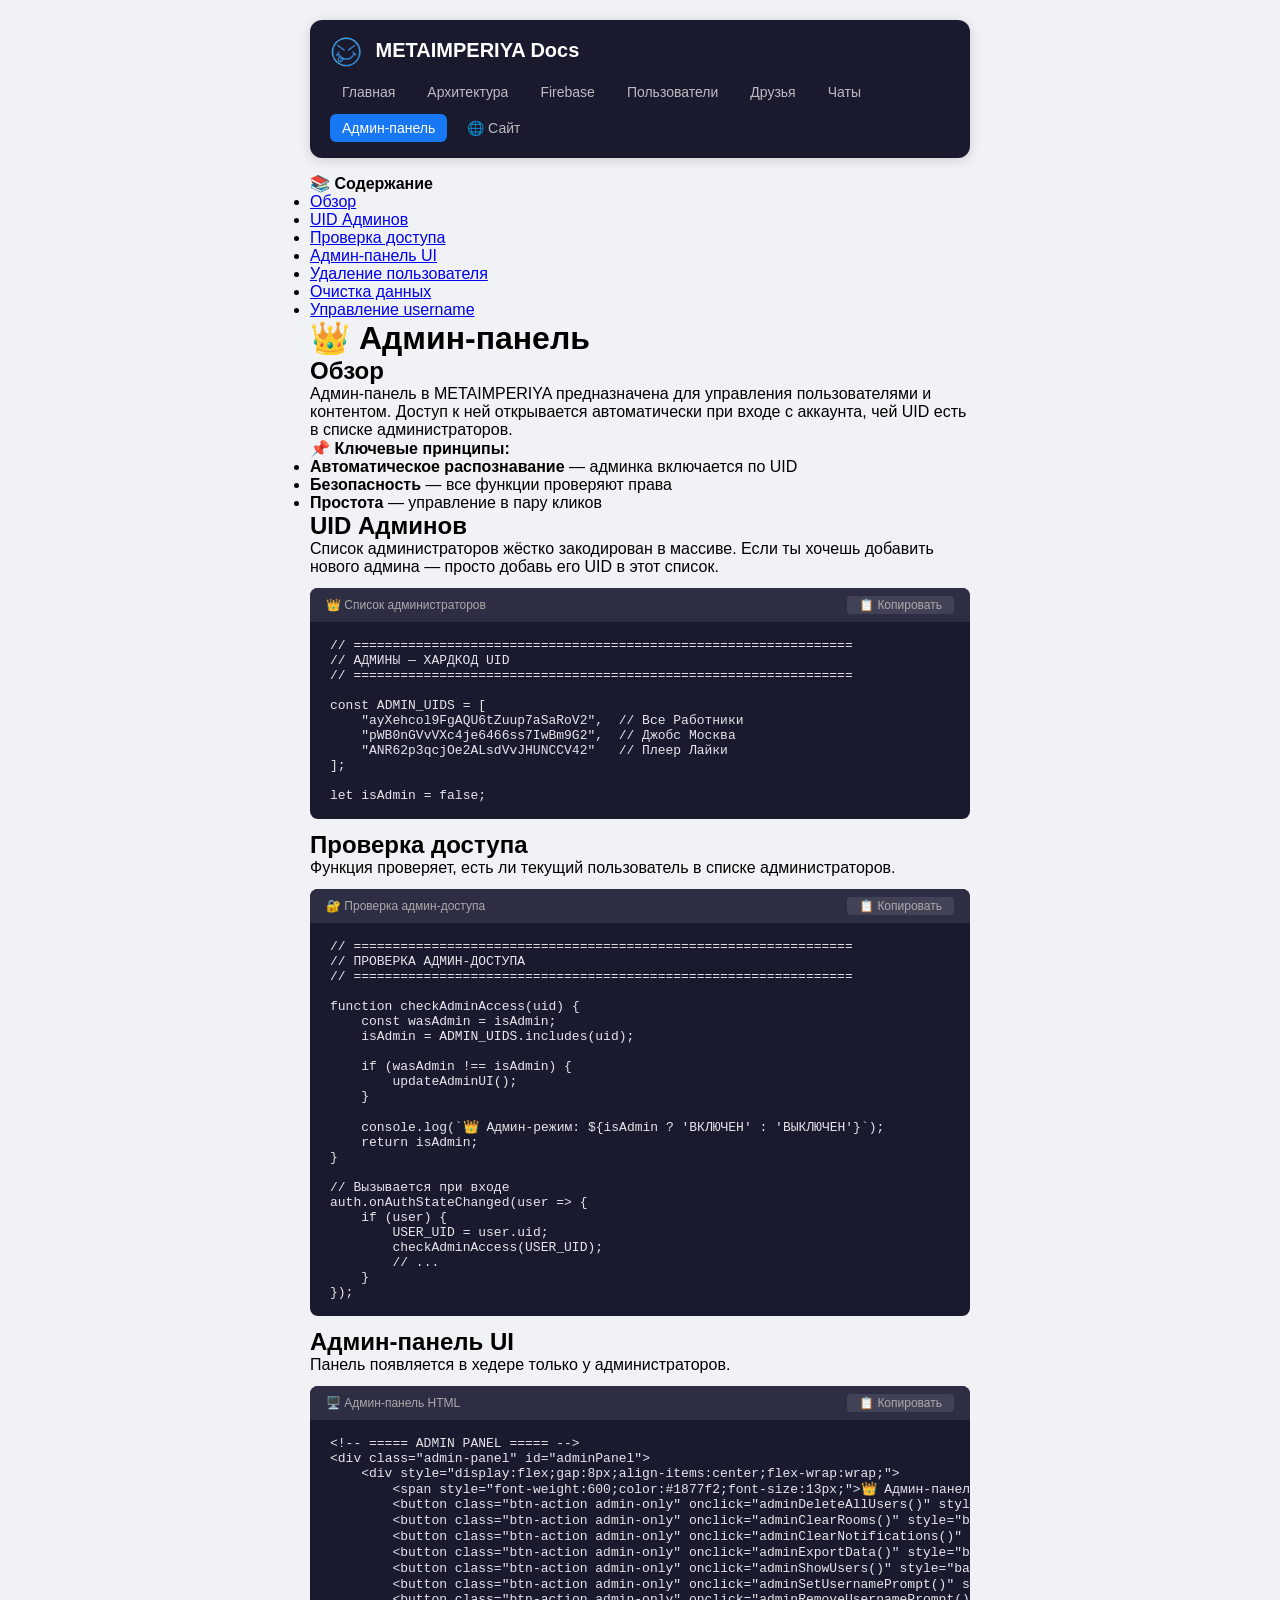
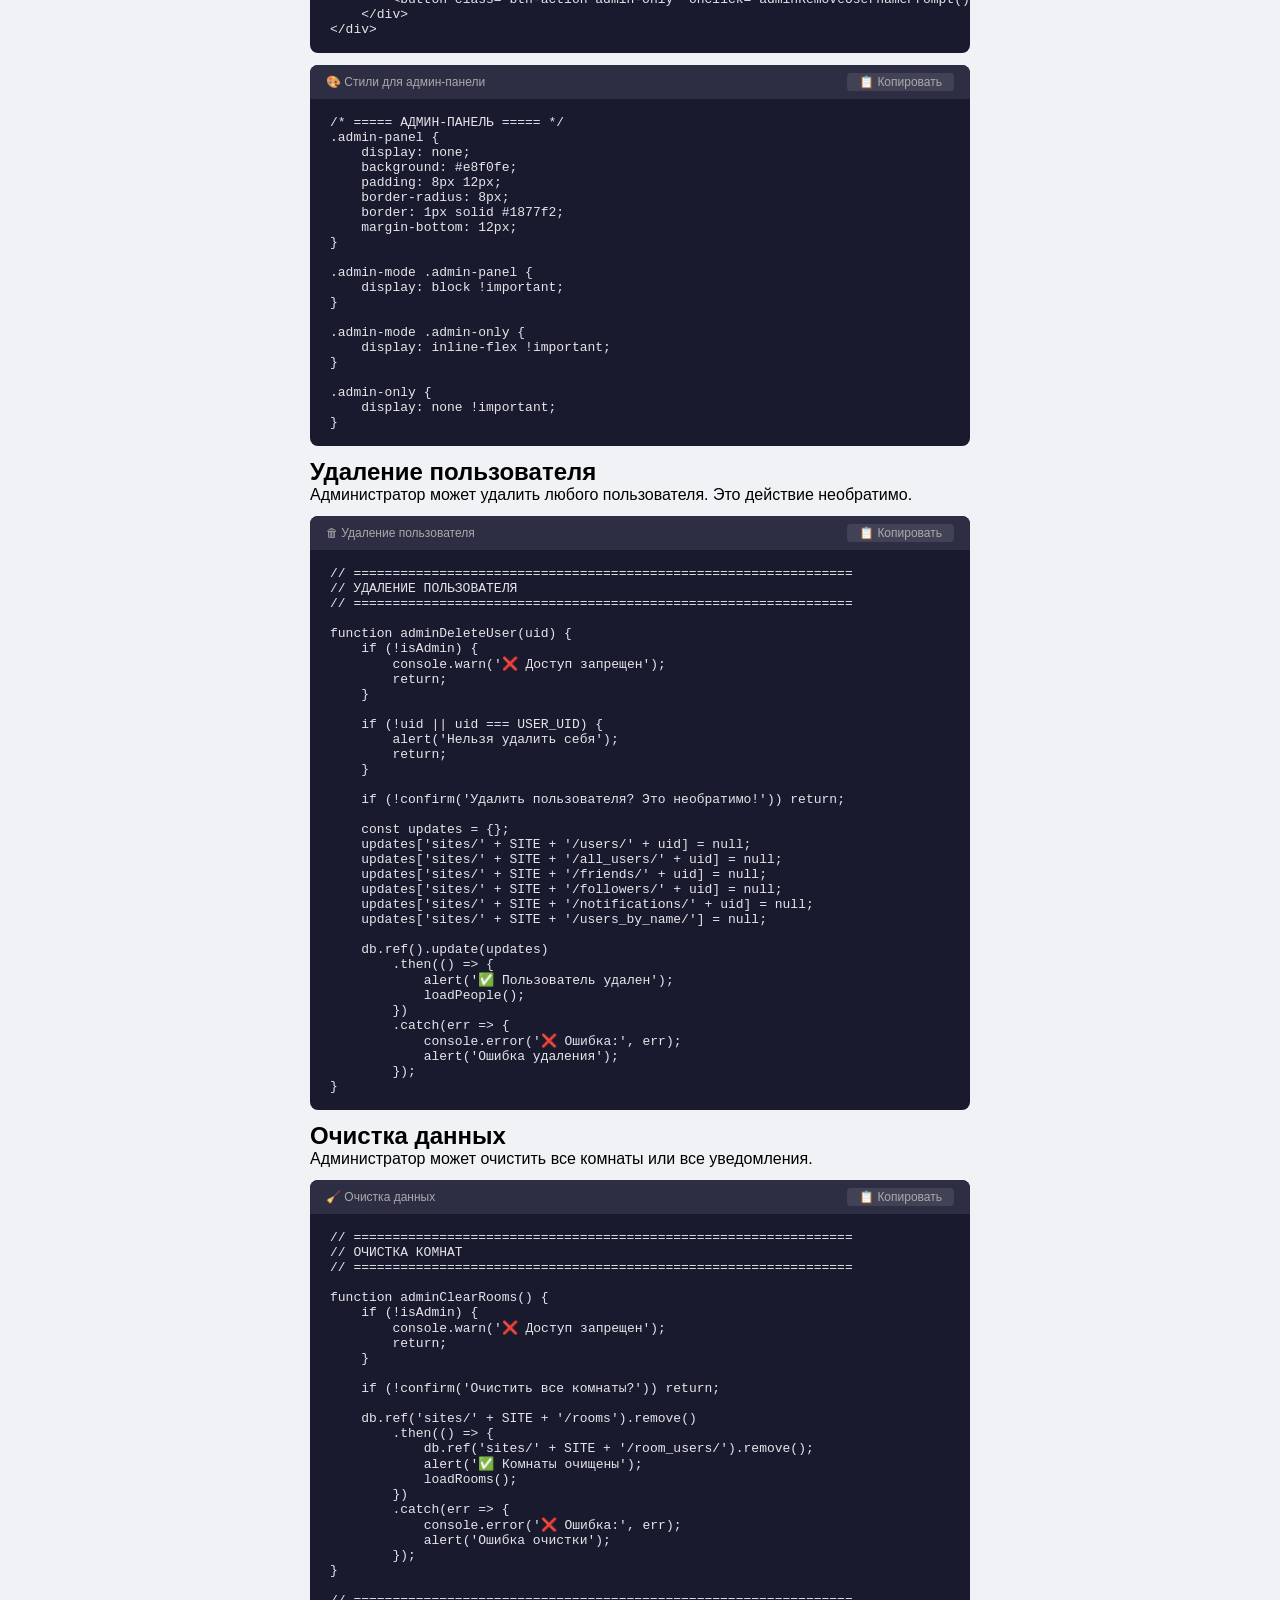
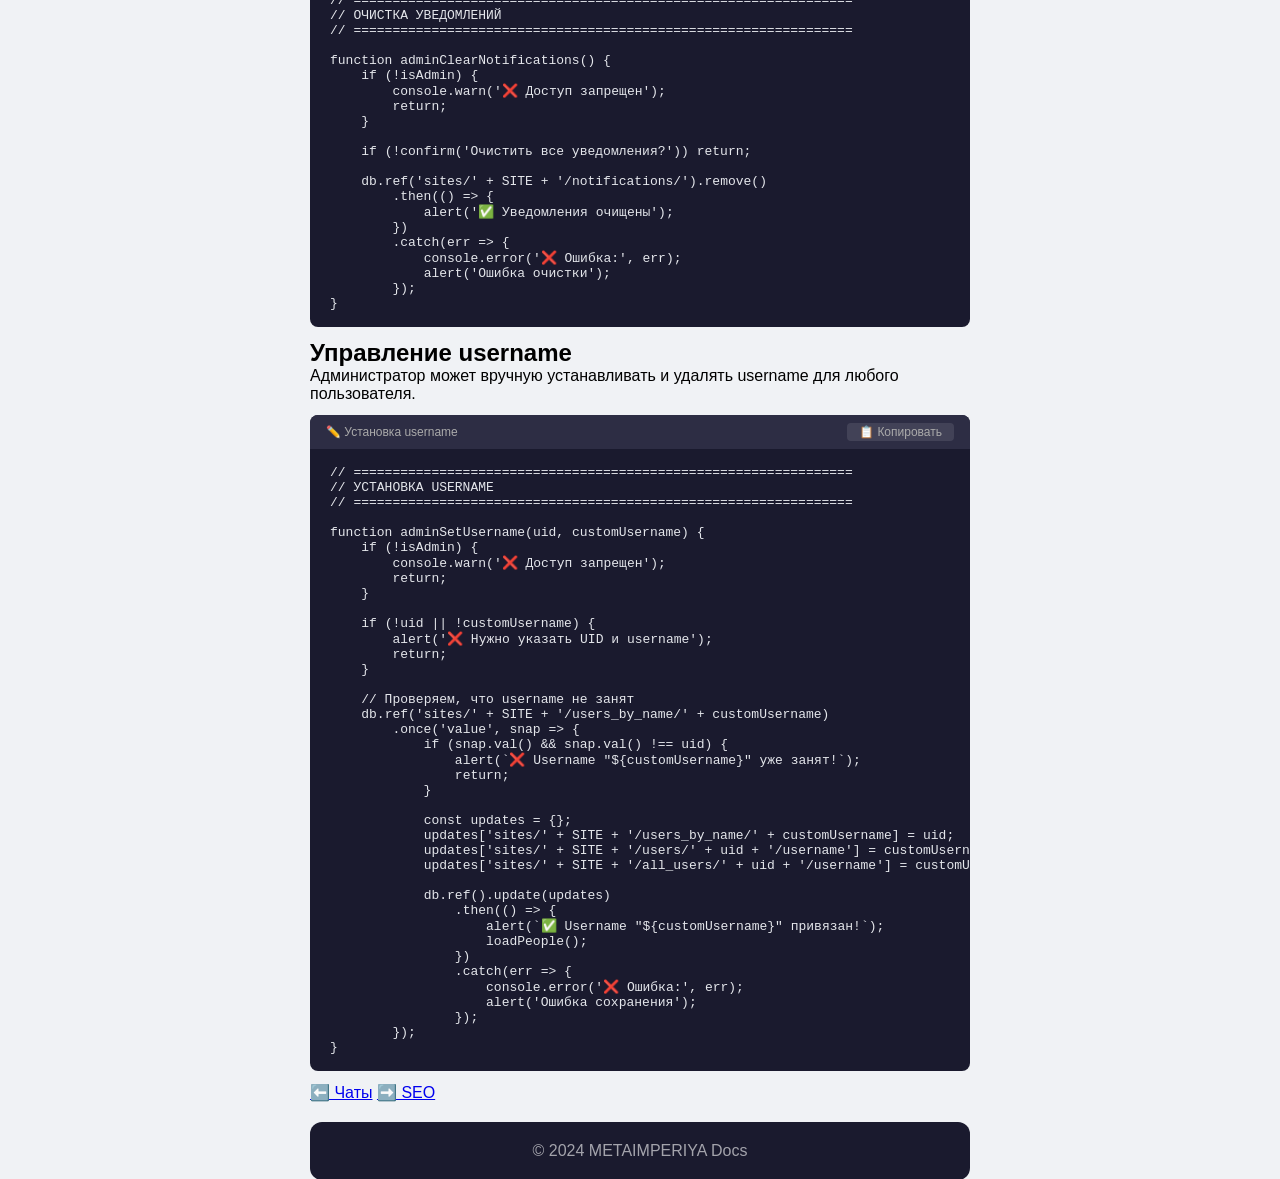
==== commit 75e4a4c1: "Update admin-panel.html" ====
--- a/pages/admin-panel.html
+++ b/pages/admin-panel.html
@@ -3,14 +3,22 @@
 <head>
     <meta charset="UTF-8">
     <meta name="viewport" content="width=device-width, initial-scale=1.0">
-    <title>Админ-панель | METAIMPERIYA Docs</title>
+    <title>Админ-панель METAIMPERIYA — Управляй всем</title>
+    
+    <!-- ===== SEO ===== -->
+    <meta name="description" content="Админ-панель METAIMPERIYA: управление пользователями, очистка данных, экспорт. Всё под рукой для полного контроля над соцсетью.">
+    <meta name="keywords" content="админ-панель, управление пользователями, очистка данных, экспорт, администратор, METAIMPERIYA">
+
     <link rel="stylesheet" href="../style.css">
 </head>
 <body>
 
 <header class="docs-header">
     <div class="header-inner">
-        <a href="/metaimperiya-docs/" class="logo">📚 METAIMPERIYA Docs</a>
+        <a href="/metaimperiya-docs/" class="logo">
+            <img src="https://metaimperiya.github.io/metaimperiya-docs/assets/icons/metaimperiya-icon.png" alt="METAIMPERIYA" style="height:32px; vertical-align:middle; margin-right:8px;">
+            METAIMPERIYA Docs
+        </a>
         <nav class="header-nav">
             <a href="/metaimperiya-docs/">Главная</a>
             <a href="/metaimperiya-docs/pages/architecture.html">Архитектура</a>
--- a/style.css
+++ b/style.css
@@ -1,335 +1,164 @@
-/* ===== ОСНОВНЫЕ СТИЛИ ===== */
 * { margin: 0; padding: 0; box-sizing: border-box; }
 body {
-    background: #f5f7fa;
+    background: #f0f2f5;
     font-family: -apple-system, BlinkMacSystemFont, 'Segoe UI', Roboto, sans-serif;
-    color: #1a1a2e;
-    line-height: 1.6;
+    padding: 20px;
+    max-width: 700px;
+    margin: 0 auto;
+    min-height: 100vh;
 }
 
-/* ===== HEADER ===== */
 .docs-header {
     background: #1a1a2e;
     color: white;
-    padding: 16px 32px;
-    position: sticky;
-    top: 0;
-    z-index: 100;
+    padding: 16px 20px;
+    border-radius: 12px;
+    margin-bottom: 16px;
     box-shadow: 0 2px 12px rgba(0,0,0,0.15);
 }
 .header-inner {
-    max-width: 1200px;
-    margin: 0 auto;
     display: flex;
     justify-content: space-between;
     align-items: center;
     flex-wrap: wrap;
-    gap: 12px;
+    gap: 10px;
 }
 .logo {
-    font-size: 22px;
+    font-size: 20px;
     font-weight: 700;
     color: white;
     text-decoration: none;
 }
-.logo:hover { opacity: 0.8; }
 .header-nav {
     display: flex;
-    gap: 16px;
+    gap: 8px;
     flex-wrap: wrap;
 }
 .header-nav a {
     color: rgba(255,255,255,0.7);
     text-decoration: none;
-    padding: 6px 14px;
+    padding: 6px 12px;
     border-radius: 6px;
+    font-size: 14px;
     transition: 0.2s;
-    font-size: 14px;
 }
-.header-nav a:hover { background: rgba(255,255,255,0.1); color: white; }
+.header-nav a:hover {
+    background: rgba(255,255,255,0.1);
+    color: white;
+}
 .header-nav a.active {
     background: #1877f2;
     color: white;
 }
 
-/* ===== HERO ===== */
 .hero {
-    background: linear-gradient(135deg, #1a1a2e 0%, #16213e 50%, #0f3460 100%);
+    background: linear-gradient(135deg, #1a1a2e, #16213e, #0f3460);
     color: white;
-    padding: 60px 32px;
+    padding: 40px 20px;
+    border-radius: 12px;
     text-align: center;
+    margin-bottom: 20px;
 }
-.hero h1 { font-size: 42px; margin-bottom: 12px; }
-.hero p { font-size: 18px; opacity: 0.8; max-width: 600px; margin: 0 auto; }
+.hero h1 { font-size: 28px; margin-bottom: 8px; }
+.hero p { opacity: 0.8; font-size: 16px; }
 .hero-badges {
     display: flex;
-    gap: 10px;
+    gap: 8px;
     justify-content: center;
     flex-wrap: wrap;
-    margin-top: 20px;
+    margin-top: 12px;
 }
 .badge {
     background: rgba(255,255,255,0.12);
-    padding: 6px 16px;
+    padding: 4px 14px;
     border-radius: 20px;
-    font-size: 13px;
-    backdrop-filter: blur(4px);
+    font-size: 12px;
 }
 
-/* ===== QUICK NAV ===== */
 .quick-nav {
-    max-width: 1200px;
-    margin: -30px auto 40px;
-    padding: 0 20px;
+    margin-top: -16px;
+    padding: 0 10px;
 }
 .nav-grid {
     display: grid;
-    grid-template-columns: repeat(auto-fit, minmax(200px, 1fr));
-    gap: 16px;
+    grid-template-columns: repeat(auto-fit, minmax(140px, 1fr));
+    gap: 10px;
 }
 .nav-card {
     background: white;
     border-radius: 12px;
-    padding: 24px 20px;
+    padding: 16px;
     text-align: center;
     text-decoration: none;
     color: #1a1a2e;
     transition: 0.3s;
-    box-shadow: 0 4px 12px rgba(0,0,0,0.06);
+    box-shadow: 0 2px 8px rgba(0,0,0,0.06);
 }
 .nav-card:hover {
     transform: translateY(-4px);
     box-shadow: 0 8px 24px rgba(0,0,0,0.12);
 }
-.nav-card .icon { font-size: 32px; }
-.nav-card h3 { font-size: 16px; margin: 8px 0 4px; }
-.nav-card p { font-size: 13px; color: #888; }
+.nav-card .icon { font-size: 28px; }
+.nav-card h3 { font-size: 14px; margin: 6px 0 2px; }
+.nav-card p { font-size: 12px; color: #888; }
 
-/* ===== CONTENT ===== */
-.docs-container {
-    max-width: 1200px;
-    margin: 0 auto;
-    padding: 20px;
-    display: flex;
-    gap: 32px;
-}
-.sidebar {
-    width: 240px;
-    flex-shrink: 0;
-    position: sticky;
-    top: 80px;
-    height: fit-content;
+.card {
     background: white;
     border-radius: 12px;
     padding: 20px;
+    margin-bottom: 16px;
     box-shadow: 0 1px 4px rgba(0,0,0,0.06);
 }
-.sidebar h4 {
-    font-size: 14px;
-    text-transform: uppercase;
-    letter-spacing: 0.5px;
-    color: #888;
-    margin-bottom: 12px;
-}
-.sidebar ul {
-    list-style: none;
-}
-.sidebar ul li {
-    margin-bottom: 4px;
-}
-.sidebar ul li a {
-    display: block;
-    padding: 6px 12px;
-    border-radius: 6px;
-    color: #555;
-    text-decoration: none;
-    font-size: 14px;
-    transition: 0.15s;
-}
-.sidebar ul li a:hover {
-    background: #f0f2f5;
-    color: #1877f2;
-}
-.docs-content {
-    flex: 1;
-    min-width: 0;
-}
-.docs-content h1 {
-    font-size: 32px;
-    margin-bottom: 24px;
-}
-.docs-content h2 {
-    font-size: 24px;
-    margin: 32px 0 16px;
-    padding-bottom: 8px;
-    border-bottom: 2px solid #e4e6eb;
-}
-.docs-content h3 {
-    font-size: 18px;
-    margin: 24px 0 12px;
-}
-.docs-content p {
-    margin-bottom: 12px;
-    color: #333;
-}
-.docs-content ul {
-    padding-left: 24px;
-    margin-bottom: 16px;
-}
-.docs-content ul li { margin-bottom: 6px; }
+.card h2 { font-size: 20px; margin-bottom: 12px; }
+.card ul { padding-left: 20px; }
+.card ul li { margin-bottom: 4px; }
 
-/* ===== INFO BOXES ===== */
-.info-box {
-    background: #f0f7ff;
-    border-left: 4px solid #1877f2;
-    padding: 16px 20px;
-    border-radius: 8px;
-    margin: 16px 0;
-}
-.info-box.warning {
-    background: #fff8e6;
-    border-left-color: #f39c12;
-}
-.info-box.danger {
-    background: #fff0ee;
-    border-left-color: #e74c3c;
-}
-.info-box.success {
-    background: #e8f8ef;
-    border-left-color: #27ae60;
-}
-
-/* ===== CODE BLOCKS ===== */
 .code-block {
     background: #1a1a2e;
-    border-radius: 12px;
+    border-radius: 8px;
     overflow: hidden;
-    margin: 16px 0;
+    margin: 12px 0;
 }
 .code-header {
     background: #2d2d44;
-    padding: 10px 16px;
+    padding: 8px 16px;
     display: flex;
     justify-content: space-between;
     align-items: center;
     color: #aaa;
-    font-size: 13px;
+    font-size: 12px;
 }
-.code-title { font-weight: 500; }
 .copy-btn {
     background: rgba(255,255,255,0.1);
     border: none;
     color: #aaa;
-    padding: 4px 12px;
+    padding: 2px 12px;
     border-radius: 4px;
     cursor: pointer;
     font-size: 12px;
-    transition: 0.2s;
 }
-.copy-btn:hover { background: rgba(255,255,255,0.2); color: white; }
+.copy-btn:hover {
+    background: rgba(255,255,255,0.2);
+    color: white;
+}
 .code-block pre {
     padding: 16px 20px;
     margin: 0;
     overflow-x: auto;
 }
 .code-block code {
-    font-family: 'JetBrains Mono', 'Consolas', monospace;
+    font-family: monospace;
     font-size: 13px;
-    line-height: 1.8;
     color: #e4e6eb;
 }
 
-/* ===== FLOW DIAGRAM ===== */
-.flow-diagram {
-    background: white;
-    border-radius: 12px;
-    padding: 24px;
-    text-align: center;
-    border: 1px solid #e4e6eb;
-}
-.flow-step {
-    display: inline-block;
-    background: #1877f2;
-    color: white;
-    padding: 8px 24px;
-    border-radius: 8px;
-    font-weight: 600;
-    margin: 4px;
-}
-.flow-arrow {
-    color: #888;
-    font-size: 24px;
-    display: block;
-}
-
-/* ===== COMPONENT GRID ===== */
-.component-grid {
-    display: grid;
-    grid-template-columns: repeat(auto-fit, minmax(200px, 1fr));
-    gap: 12px;
-    margin-top: 12px;
-}
-.component-card {
-    background: white;
-    border: 1px solid #e4e6eb;
-    border-radius: 8px;
-    padding: 16px;
-}
-.component-card h4 { font-size: 15px; margin-bottom: 4px; }
-.component-card p { font-size: 13px; color: #666; margin: 0; }
-.component-card .tag {
-    display: inline-block;
-    background: #e8f0fe;
-    color: #1877f2;
-    padding: 2px 10px;
-    border-radius: 4px;
-    font-size: 11px;
-    margin-top: 8px;
-    font-family: monospace;
-}
-
-/* ===== NAV LINKS ===== */
-.nav-links {
-    display: flex;
-    justify-content: space-between;
-    margin-top: 40px;
-    padding-top: 20px;
-    border-top: 1px solid #e4e6eb;
-}
-.next-link {
-    display: inline-flex;
-    align-items: center;
-    gap: 8px;
-    padding: 10px 24px;
-    background: #1877f2;
-    color: white;
-    text-decoration: none;
-    border-radius: 8px;
-    font-weight: 600;
-    transition: 0.2s;
-}
-.next-link:hover { background: #4a9eff; transform: translateX(4px); }
-.prev-link {
-    display: inline-flex;
-    align-items: center;
-    gap: 8px;
-    padding: 10px 24px;
-    background: #e4e6eb;
-    color: #333;
-    text-decoration: none;
-    border-radius: 8px;
-    font-weight: 600;
-    transition: 0.2s;
-}
-.prev-link:hover { background: #d8dadf; transform: translateX(-4px); }
-
-/* ===== FOOTER ===== */
 .docs-footer {
     background: #1a1a2e;
     color: rgba(255,255,255,0.6);
-    padding: 24px 32px;
+    padding: 20px;
     text-align: center;
-    margin-top: 40px;
+    border-radius: 12px;
+    margin-top: 20px;
 }
 .docs-footer a {
     color: rgba(255,255,255,0.8);
@@ -337,23 +166,9 @@
 }
 .docs-footer a:hover { color: white; }
 
-/* ===== RESPONSIVE ===== */
-@media (max-width: 768px) {
-    .docs-container { flex-direction: column; }
-    .sidebar {
-        width: 100%;
-        position: static;
-    }
-    .hero h1 { font-size: 28px; }
-    .header-inner { flex-direction: column; align-items: stretch; }
+@media (max-width: 480px) {
+    .header-inner { flex-direction: column; align-items: stretch; text-align: center; }
     .header-nav { justify-content: center; }
+    .hero h1 { font-size: 22px; }
     .nav-grid { grid-template-columns: 1fr 1fr; }
-    .nav-links { flex-direction: column; gap: 12px; }
 }
-
-@media (max-width: 480px) {
-    .nav-grid { grid-template-columns: 1fr; }
-    .hero { padding: 40px 16px; }
-    .docs-header { padding: 12px 16px; }
-    .code-block pre { padding: 12px 16px; font-size: 12px; }
-}
